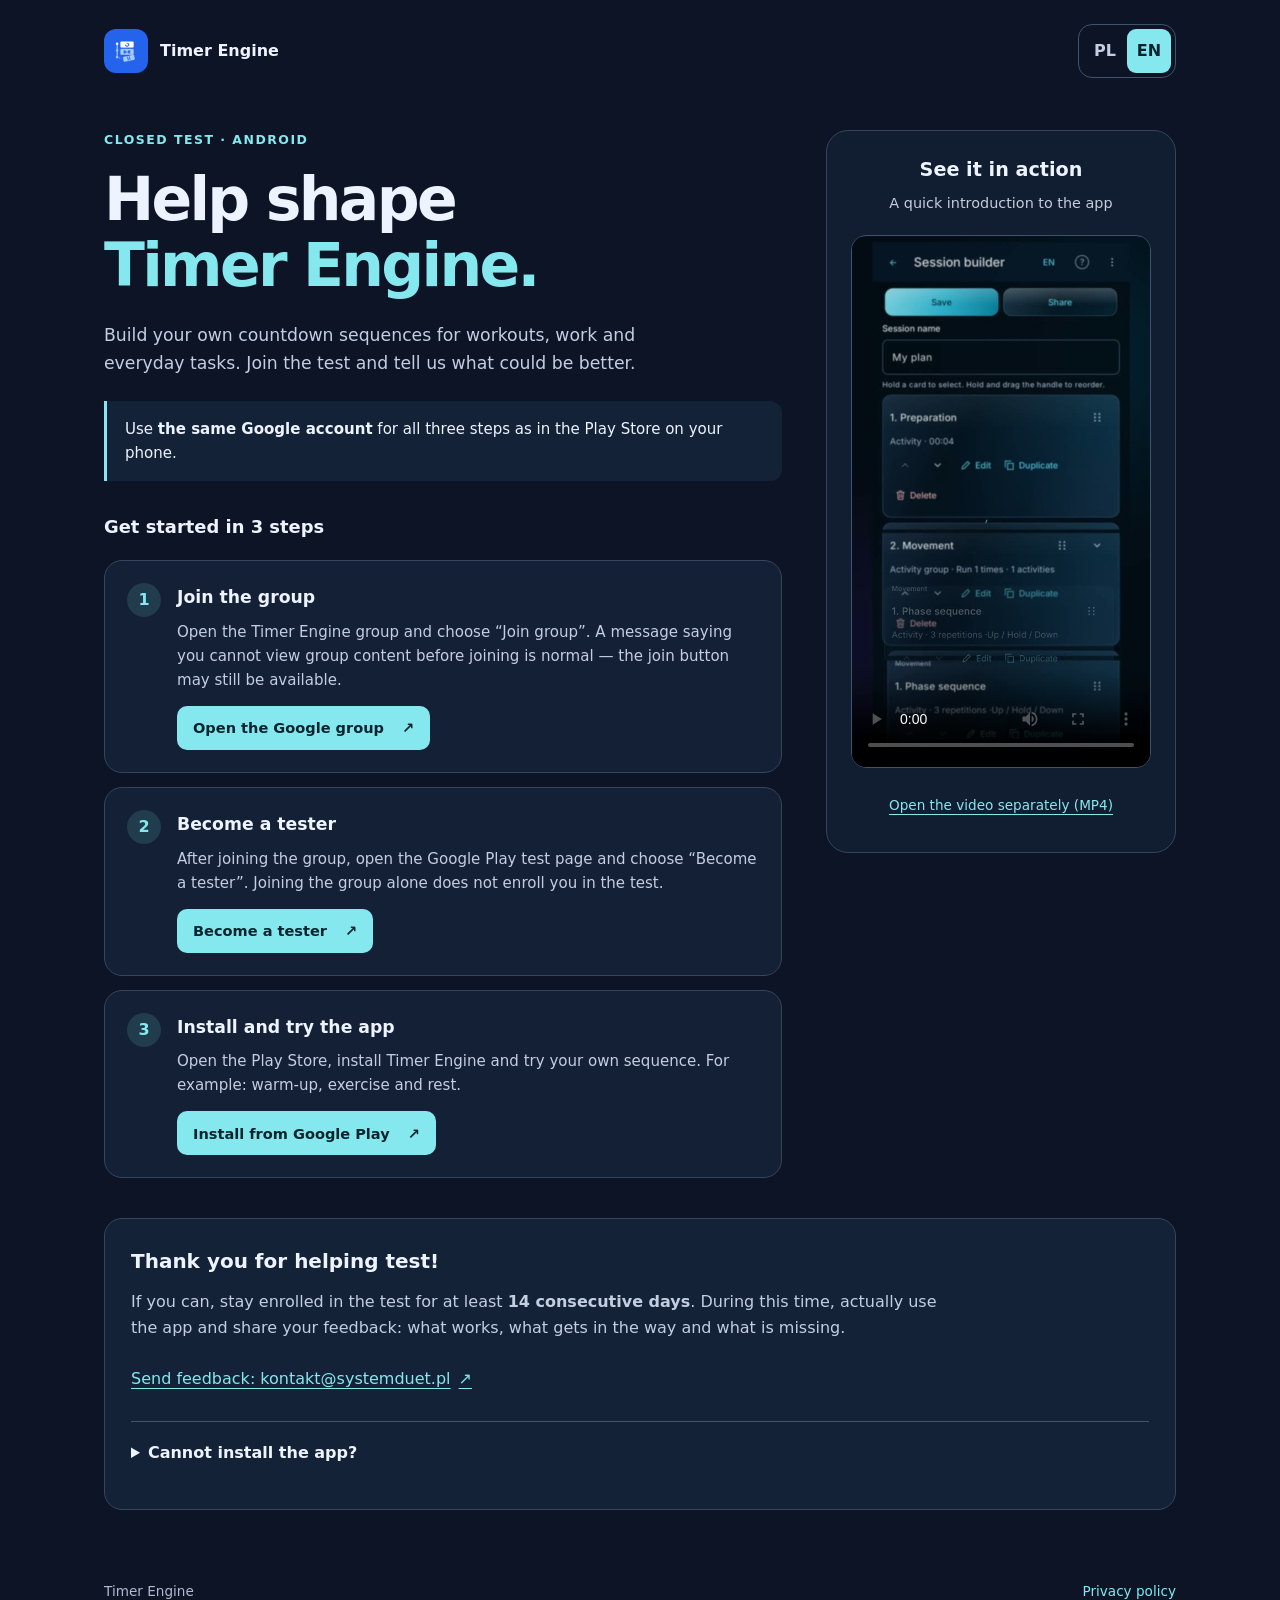
==== testers/index.html @ e2854a80 "Add bilingual Timer Engine tester onboarding page" ====
<!doctype html>
<html lang="pl">
	<head>
		<meta charset="utf-8">
		<meta name="viewport" content="width=device-width, initial-scale=1">
		<meta name="description" content="Dołącz do testów Timer Engine. Join the Timer Engine closed test.">
		<meta name="theme-color" content="#0c1426">
		<title>Dołącz do testów · Timer Engine</title>
		<link rel="icon" href="assets/icon.png">
		<link rel="stylesheet" href="style.css">
		<script src="script.js" defer></script>
	</head>
	<body>
		<header class="site-header">
			<a class="brand" href="../" aria-label="Timer Engine">
				<img src="assets/icon.png" width="44" height="44" alt="">
				<span>Timer Engine</span>
			</a>
			<nav class="language-picker" aria-label="Language / Język" hidden>
				<button type="button" data-select-language="pl" aria-pressed="true">PL</button>
				<button type="button" data-select-language="en" aria-pressed="false">EN</button>
			</nav>
		</header>
		<main>
			<div class="onboarding-layout">
				<div class="instructions">
					<section class="intro" data-language="pl" lang="pl">
						<p class="eyebrow">Testy zamknięte · Android</p>
						<h1>Pomóż rozwijać<br><span>Timer Engine.</span></h1>
						<p class="lead">Twórz własne sekwencje odliczania — do treningu, pracy i codziennych zadań. Dołącz do testów i daj znać, co warto poprawić.</p>
						<p class="account-note">We wszystkich trzech krokach użyj <strong>tego samego konta Google</strong> co w Sklepie Play na telefonie.</p>
					</section>
					<section class="intro" data-language="en" lang="en" hidden>
						<p class="eyebrow">Closed test · Android</p>
						<h1>Help shape<br><span>Timer Engine.</span></h1>
						<p class="lead">Build your own countdown sequences for workouts, work and everyday tasks. Join the test and tell us what could be better.</p>
						<p class="account-note">Use <strong>the same Google account</strong> for all three steps as in the Play Store on your phone.</p>
					</section>
					<section data-language="pl" lang="pl" aria-labelledby="steps-pl">
						<h2 id="steps-pl" class="section-title">Zacznij w 3 krokach</h2>
						<ol class="steps">
							<li><span class="step-number" aria-hidden="true">1</span><div><h3>Dołącz do grupy</h3><p>Otwórz grupę Timer Engine i wybierz „Dołącz do grupy”. Komunikat o braku dostępu do treści grupy przed dołączeniem jest normalny — przycisk dołączenia nadal może być dostępny.</p><a class="action" href="https://groups.google.com/g/timerengine">Otwórz grupę Google <span aria-hidden="true">↗</span></a></div></li>
							<li><span class="step-number" aria-hidden="true">2</span><div><h3>Zostań testerem</h3><p>Po dołączeniu do grupy otwórz stronę testów Google Play i wybierz „Zostań testerem”. Samo członkostwo w grupie nie zapisuje do testu.</p><a class="action" href="https://play.google.com/apps/testing/timer.engine">Zostań testerem <span aria-hidden="true">↗</span></a></div></li>
							<li><span class="step-number" aria-hidden="true">3</span><div><h3>Zainstaluj i sprawdź aplikację</h3><p>Otwórz Sklep Play, zainstaluj Timer Engine i wypróbuj własną sekwencję. Na przykład: rozgrzewka, ćwiczenie i przerwa.</p><a class="action" href="https://play.google.com/store/apps/details?id=timer.engine">Zainstaluj z Google Play <span aria-hidden="true">↗</span></a></div></li>
						</ol>
					</section>
					<section data-language="en" lang="en" aria-labelledby="steps-en" hidden>
						<h2 id="steps-en" class="section-title">Get started in 3 steps</h2>
						<ol class="steps">
							<li><span class="step-number" aria-hidden="true">1</span><div><h3>Join the group</h3><p>Open the Timer Engine group and choose “Join group”. A message saying you cannot view group content before joining is normal — the join button may still be available.</p><a class="action" href="https://groups.google.com/g/timerengine">Open the Google group <span aria-hidden="true">↗</span></a></div></li>
							<li><span class="step-number" aria-hidden="true">2</span><div><h3>Become a tester</h3><p>After joining the group, open the Google Play test page and choose “Become a tester”. Joining the group alone does not enroll you in the test.</p><a class="action" href="https://play.google.com/apps/testing/timer.engine">Become a tester <span aria-hidden="true">↗</span></a></div></li>
							<li><span class="step-number" aria-hidden="true">3</span><div><h3>Install and try the app</h3><p>Open the Play Store, install Timer Engine and try your own sequence. For example: warm-up, exercise and rest.</p><a class="action" href="https://play.google.com/store/apps/details?id=timer.engine">Install from Google Play <span aria-hidden="true">↗</span></a></div></li>
						</ol>
					</section>
				</div>
				<aside class="video-panel" aria-labelledby="video-title">
					<div class="video-heading">
						<h2 id="video-title"><span data-language="pl">Zobacz, jak to działa</span><span data-language="en" hidden>See it in action</span></h2>
						<p><span data-language="pl">Krótkie wprowadzenie do aplikacji</span><span data-language="en" hidden>A quick introduction to the app</span></p>
					</div>
					<video id="introduction-video" controls playsinline preload="none" poster="assets/poster-pl.jpg" aria-label="Wprowadzenie do Timer Engine">
						<source src="assets/introduction-pl.mp4" type="video/mp4">
						<a href="assets/introduction-pl.mp4">MP4 — Timer Engine</a>
					</video>
					<p class="video-download"><a id="video-download" href="assets/introduction-pl.mp4"><span data-language="pl">Otwórz film osobno (MP4)</span><span data-language="en" hidden>Open the video separately (MP4)</span></a></p>
				</aside>
			</div>
			<section class="support-panel" data-language="pl" lang="pl" aria-labelledby="support-pl">
				<h2 id="support-pl">Dziękuję za pomoc w testach!</h2>
				<p>Jeśli możesz, pozostań zapisany do testu przez co najmniej <strong>14 kolejnych dni</strong>. W tym czasie rzeczywiście korzystaj z aplikacji i podziel się uwagami — co działa, co przeszkadza i czego brakuje.</p>
				<a class="feedback-link" href="mailto:kontakt@systemduet.pl?subject=Timer%20Engine%20-%20testy">Prześlij uwagi: kontakt@systemduet.pl <span aria-hidden="true">↗</span></a>
				<details><summary>Nie możesz zainstalować aplikacji?</summary><div class="help-content"><p>Sprawdź członkostwo w grupie oraz konto Google na stronie testów i w Sklepie Play. Zapisanie do testu może zacząć działać dopiero po kilku godzinach.</p><p>Dostępność zależy też od kraju konta Google Play — test może być ograniczony do Polski. Jeśli korzystasz z testu wewnętrznego, możesz widzieć inną wersję; napisz do nas, aby sprawdzić dostęp do testu zamkniętego.</p></div></details>
			</section>
			<section class="support-panel" data-language="en" lang="en" aria-labelledby="support-en" hidden>
				<h2 id="support-en">Thank you for helping test!</h2>
				<p>If you can, stay enrolled in the test for at least <strong>14 consecutive days</strong>. During this time, actually use the app and share your feedback: what works, what gets in the way and what is missing.</p>
				<a class="feedback-link" href="mailto:kontakt@systemduet.pl?subject=Timer%20Engine%20-%20testing">Send feedback: kontakt@systemduet.pl <span aria-hidden="true">↗</span></a>
				<details><summary>Cannot install the app?</summary><div class="help-content"><p>Check your group membership and Google account on the test page and in the Play Store. Enrollment changes may take a few hours to become available.</p><p>Availability also depends on your Google Play account country — the test may be limited to Poland. If you are in the internal test, you may see a different version; contact us to check access to the closed test.</p></div></details>
			</section>
		</main>
		<footer><span>Timer Engine</span><a href="https://gar2d2.github.io/customizable-timer-privacy/"><span data-language="pl">Polityka prywatności</span><span data-language="en" hidden>Privacy policy</span></a></footer>
	</body>
</html>
---- testers/style.css ----
:root {
	color-scheme: dark;
	font-family: system-ui, -apple-system, BlinkMacSystemFont, 'Segoe UI', sans-serif;
	color: #edf3ff;
	background: #0c1426;
	line-height: 1.6;
}

* { box-sizing: border-box; }
[hidden] { display: none !important; }
body { margin: 0; }
a { color: #85e8ef; text-underline-offset: 4px; }
button, a, summary { -webkit-tap-highlight-color: transparent; }
a:focus-visible, button:focus-visible, summary:focus-visible, video:focus-visible {
	outline: 3px solid #fbdb85;
	outline-offset: 5px;
}
.site-header, main, footer { max-width: 1120px; margin: 0 auto; padding-inline: 24px; }
.site-header { display: flex; align-items: center; justify-content: space-between; gap: 16px; padding-block: 24px; }
.brand { display: inline-flex; align-items: center; gap: 12px; color: #edf3ff; font-weight: 750; text-decoration: none; }
.brand img { border-radius: 12px; }
.language-picker { display: flex; padding: 4px; border: 1px solid #40536d; border-radius: 14px; }
.language-picker button { min-width: 44px; min-height: 44px; padding: 8px; border: 0; border-radius: 9px; font: inherit; font-weight: 700; color: #c3cee0; background: transparent; cursor: pointer; }
.language-picker button[aria-pressed='true'] { color: #08252f; background: #85e8ef; }
main { padding-block: 28px 40px; }
.onboarding-layout { display: grid; gap: 36px; align-items: start; }
.eyebrow { margin: 0 0 16px; color: #85e8ef; font-size: .78rem; font-weight: 800; letter-spacing: .12em; text-transform: uppercase; }
h1 { margin: 0 0 24px; font-size: clamp(2.2rem, 5vw, 3.75rem); line-height: 1.1; letter-spacing: -.045em; }
h1 span { color: #85e8ef; }
.lead { margin: 0 0 24px; color: #c3cee0; font-size: 1.08rem; max-width: 590px; }
.account-note { margin: 0 0 32px; padding: 16px 18px; border-left: 3px solid #85e8ef; background: #142238; border-radius: 0 12px 12px 0; font-size: .94rem; }
.section-title { margin: 0 0 18px; font-size: 1.12rem; }
.steps { margin: 0; padding: 0; list-style: none; display: grid; gap: 14px; }
.steps li { display: flex; align-items: flex-start; gap: 16px; padding: 22px; border: 1px solid #34465f; border-radius: 18px; background: #142035; }
.step-number { flex-shrink: 0; display: grid; place-items: center; width: 34px; height: 34px; color: #85e8ef; background: #203c4d; border-radius: 50%; font-weight: 800; }
h3 { margin: 1px 0 8px; font-size: 1.08rem; }
.steps p { margin: 0 0 14px; color: #c3cee0; font-size: .94rem; }
.action { display: inline-flex; align-items: center; justify-content: space-between; gap: 18px; min-height: 44px; padding: 10px 16px; background: #85e8ef; color: #08252f; text-decoration: none; border-radius: 10px; font-weight: 750; font-size: .91rem; }
.action:hover { background: #b1f3f6; }
.video-panel { text-align: center; background: #111d30; padding: 24px; border: 1px solid #34465f; border-radius: 22px; }
.video-heading h2 { margin: 0 0 6px; font-size: 1.2rem; }
.video-heading p { margin: 0 0 20px; color: #c3cee0; font-size: .9rem; }
video { display: block; width: 100%; max-width: 300px; aspect-ratio: 9 / 16; margin: 0 auto; border: 1px solid #40536d; border-radius: 15px; background: #07101e; object-fit: contain; }
.video-download { margin: 16px 0 0; font-size: .85rem; }
.video-download a { display: inline-flex; align-items: center; min-height: 44px; }
.support-panel { margin-top: 40px; padding: 26px; background: #142238; border: 1px solid #34465f; border-radius: 18px; }
.support-panel h2 { margin: 0 0 12px; font-size: 1.25rem; }
.support-panel > p { margin: 0 0 16px; max-width: 830px; color: #c3cee0; }
.feedback-link { display: inline-flex; align-items: center; gap: 8px; min-height: 44px; overflow-wrap: anywhere; }
details { margin-top: 20px; border-top: 1px solid #40536d; }
summary { padding-block: 18px; cursor: pointer; font-weight: 650; min-height: 44px; }
.help-content { max-width: 830px; color: #c3cee0; }
.help-content p { margin: 0 0 16px; }
footer { display: flex; flex-wrap: wrap; justify-content: space-between; gap: 12px; padding-block: 20px 32px; color: #aebbd0; font-size: .85rem; }
footer a { display: inline-flex; align-items: center; min-height: 44px; }
footer > span { display: inline-flex; align-items: center; min-height: 44px; }

@media (min-width: 880px) {
	.onboarding-layout { grid-template-columns: minmax(0, 1fr) 350px; gap: 44px; }
	.video-panel { position: sticky; top: 24px; }
}

@media (max-width: 430px) {
	.site-header, main, footer { padding-inline: 18px; }
	.brand { gap: 8px; font-size: .95rem; }
	.brand img { width: 36px; height: 36px; }
	.steps li { padding: 18px 14px; gap: 12px; }
	.action { width: 100%; }
	.support-panel { padding: 20px; }
}

@media (prefers-reduced-motion: reduce) {
	*, *::before, *::after { scroll-behavior: auto !important; }
}
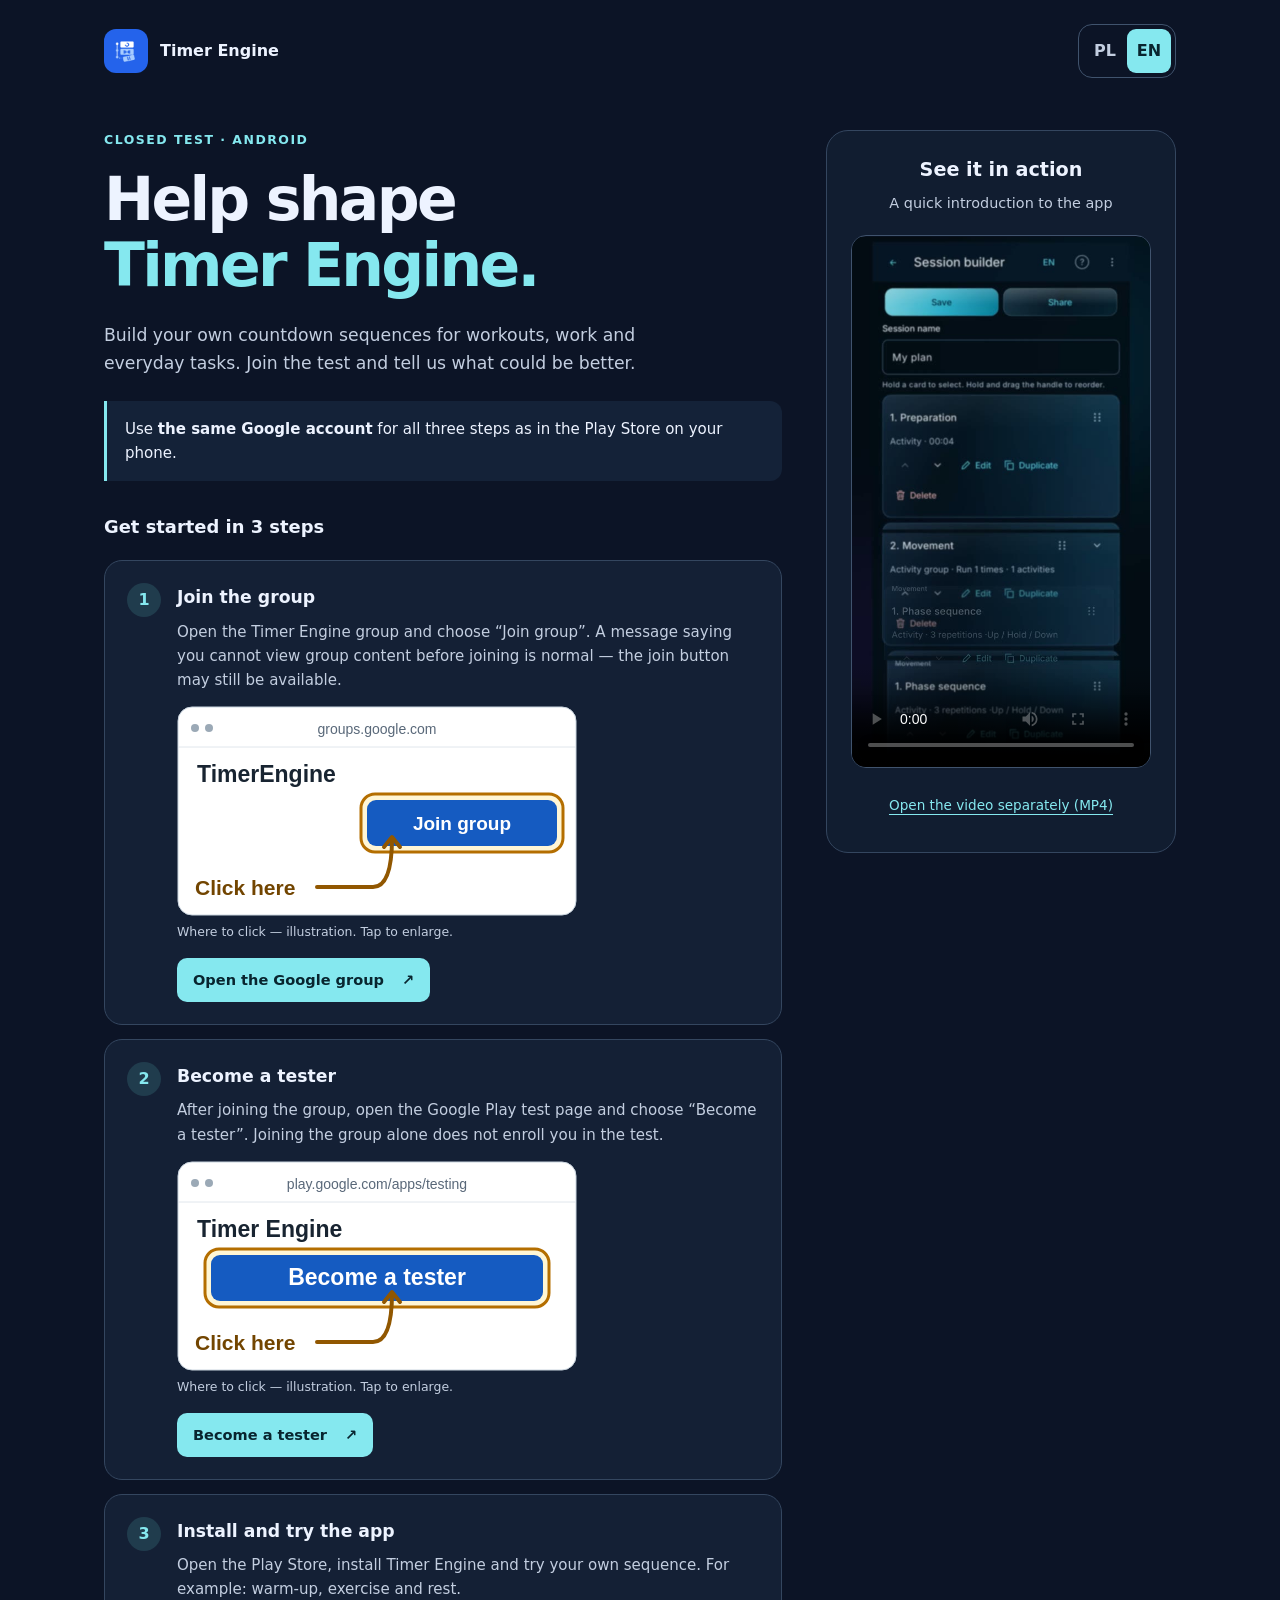
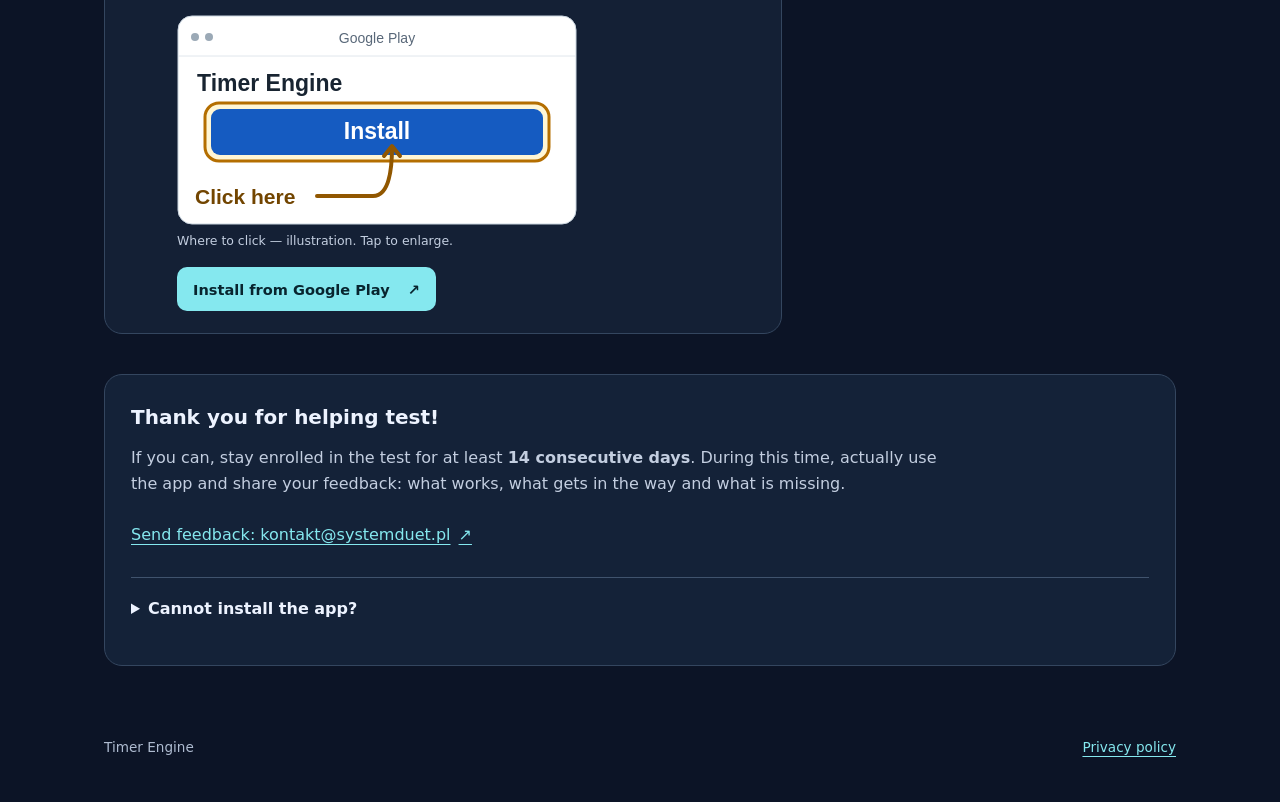
==== commit 0a37df4b: "Add illustrated click guides for tester enrollment" ====
--- a/testers/index.html
+++ b/testers/index.html
@@ -39,17 +39,17 @@
 					<section data-language="pl" lang="pl" aria-labelledby="steps-pl">
 						<h2 id="steps-pl" class="section-title">Zacznij w 3 krokach</h2>
 						<ol class="steps">
-							<li><span class="step-number" aria-hidden="true">1</span><div><h3>Dołącz do grupy</h3><p>Otwórz grupę Timer Engine i wybierz „Dołącz do grupy”. Komunikat o braku dostępu do treści grupy przed dołączeniem jest normalny — przycisk dołączenia nadal może być dostępny.</p><a class="action" href="https://groups.google.com/g/timerengine">Otwórz grupę Google <span aria-hidden="true">↗</span></a></div></li>
-							<li><span class="step-number" aria-hidden="true">2</span><div><h3>Zostań testerem</h3><p>Po dołączeniu do grupy otwórz stronę testów Google Play i wybierz „Zostań testerem”. Samo członkostwo w grupie nie zapisuje do testu.</p><a class="action" href="https://play.google.com/apps/testing/timer.engine">Zostań testerem <span aria-hidden="true">↗</span></a></div></li>
-							<li><span class="step-number" aria-hidden="true">3</span><div><h3>Zainstaluj i sprawdź aplikację</h3><p>Otwórz Sklep Play, zainstaluj Timer Engine i wypróbuj własną sekwencję. Na przykład: rozgrzewka, ćwiczenie i przerwa.</p><a class="action" href="https://play.google.com/store/apps/details?id=timer.engine">Zainstaluj z Google Play <span aria-hidden="true">↗</span></a></div></li>
+							<li><span class="step-number" aria-hidden="true">1</span><div><h3>Dołącz do grupy</h3><p>Otwórz grupę Timer Engine i wybierz „Dołącz do grupy”. Komunikat o braku dostępu do treści grupy przed dołączeniem jest normalny — przycisk dołączenia nadal może być dostępny.</p><figure class="click-guide"><a href="assets/click-group-pl.svg" target="_blank" rel="noopener"><img src="assets/click-group-pl.svg" width="400" height="210" alt="Dołącz do grupy — Gdzie kliknąć — schemat. Dotknij, aby powiększyć." loading="lazy"></a><figcaption>Gdzie kliknąć — schemat. Dotknij, aby powiększyć.</figcaption></figure><a class="action" href="https://groups.google.com/g/timerengine">Otwórz grupę Google <span aria-hidden="true">↗</span></a></div></li>
+							<li><span class="step-number" aria-hidden="true">2</span><div><h3>Zostań testerem</h3><p>Po dołączeniu do grupy otwórz stronę testów Google Play i wybierz „Zostań testerem”. Samo członkostwo w grupie nie zapisuje do testu.</p><figure class="click-guide"><a href="assets/click-test-pl.svg" target="_blank" rel="noopener"><img src="assets/click-test-pl.svg" width="400" height="210" alt="Zostań testerem — Gdzie kliknąć — schemat. Dotknij, aby powiększyć." loading="lazy"></a><figcaption>Gdzie kliknąć — schemat. Dotknij, aby powiększyć.</figcaption></figure><a class="action" href="https://play.google.com/apps/testing/timer.engine">Zostań testerem <span aria-hidden="true">↗</span></a></div></li>
+							<li><span class="step-number" aria-hidden="true">3</span><div><h3>Zainstaluj i sprawdź aplikację</h3><p>Otwórz Sklep Play, zainstaluj Timer Engine i wypróbuj własną sekwencję. Na przykład: rozgrzewka, ćwiczenie i przerwa.</p><figure class="click-guide"><a href="assets/click-install-pl.svg" target="_blank" rel="noopener"><img src="assets/click-install-pl.svg" width="400" height="210" alt="Zainstaluj — Gdzie kliknąć — schemat. Dotknij, aby powiększyć." loading="lazy"></a><figcaption>Gdzie kliknąć — schemat. Dotknij, aby powiększyć.</figcaption></figure><a class="action" href="https://play.google.com/store/apps/details?id=timer.engine">Zainstaluj z Google Play <span aria-hidden="true">↗</span></a></div></li>
 						</ol>
 					</section>
 					<section data-language="en" lang="en" aria-labelledby="steps-en" hidden>
 						<h2 id="steps-en" class="section-title">Get started in 3 steps</h2>
 						<ol class="steps">
-							<li><span class="step-number" aria-hidden="true">1</span><div><h3>Join the group</h3><p>Open the Timer Engine group and choose “Join group”. A message saying you cannot view group content before joining is normal — the join button may still be available.</p><a class="action" href="https://groups.google.com/g/timerengine">Open the Google group <span aria-hidden="true">↗</span></a></div></li>
-							<li><span class="step-number" aria-hidden="true">2</span><div><h3>Become a tester</h3><p>After joining the group, open the Google Play test page and choose “Become a tester”. Joining the group alone does not enroll you in the test.</p><a class="action" href="https://play.google.com/apps/testing/timer.engine">Become a tester <span aria-hidden="true">↗</span></a></div></li>
-							<li><span class="step-number" aria-hidden="true">3</span><div><h3>Install and try the app</h3><p>Open the Play Store, install Timer Engine and try your own sequence. For example: warm-up, exercise and rest.</p><a class="action" href="https://play.google.com/store/apps/details?id=timer.engine">Install from Google Play <span aria-hidden="true">↗</span></a></div></li>
+							<li><span class="step-number" aria-hidden="true">1</span><div><h3>Join the group</h3><p>Open the Timer Engine group and choose “Join group”. A message saying you cannot view group content before joining is normal — the join button may still be available.</p><figure class="click-guide"><a href="assets/click-group-en.svg" target="_blank" rel="noopener"><img src="assets/click-group-en.svg" width="400" height="210" alt="Join group — Where to click — illustration. Tap to enlarge." loading="lazy"></a><figcaption>Where to click — illustration. Tap to enlarge.</figcaption></figure><a class="action" href="https://groups.google.com/g/timerengine">Open the Google group <span aria-hidden="true">↗</span></a></div></li>
+							<li><span class="step-number" aria-hidden="true">2</span><div><h3>Become a tester</h3><p>After joining the group, open the Google Play test page and choose “Become a tester”. Joining the group alone does not enroll you in the test.</p><figure class="click-guide"><a href="assets/click-test-en.svg" target="_blank" rel="noopener"><img src="assets/click-test-en.svg" width="400" height="210" alt="Become a tester — Where to click — illustration. Tap to enlarge." loading="lazy"></a><figcaption>Where to click — illustration. Tap to enlarge.</figcaption></figure><a class="action" href="https://play.google.com/apps/testing/timer.engine">Become a tester <span aria-hidden="true">↗</span></a></div></li>
+							<li><span class="step-number" aria-hidden="true">3</span><div><h3>Install and try the app</h3><p>Open the Play Store, install Timer Engine and try your own sequence. For example: warm-up, exercise and rest.</p><figure class="click-guide"><a href="assets/click-install-en.svg" target="_blank" rel="noopener"><img src="assets/click-install-en.svg" width="400" height="210" alt="Install — Where to click — illustration. Tap to enlarge." loading="lazy"></a><figcaption>Where to click — illustration. Tap to enlarge.</figcaption></figure><a class="action" href="https://play.google.com/store/apps/details?id=timer.engine">Install from Google Play <span aria-hidden="true">↗</span></a></div></li>
 						</ol>
 					</section>
 				</div>
--- a/testers/style.css
+++ b/testers/style.css
@@ -72,3 +72,9 @@
 @media (prefers-reduced-motion: reduce) {
 	*, *::before, *::after { scroll-behavior: auto !important; }
 }
+
+.steps li > div { min-width: 0; flex: 1; }
+.click-guide { margin: 0 0 16px; max-width: 400px; }
+.click-guide a { display: block; border-radius: 14px; }
+.click-guide img { display: block; width: 100%; height: auto; border-radius: 14px; }
+.click-guide figcaption { margin-top: 6px; color: #c3cee0; font-size: .78rem; }
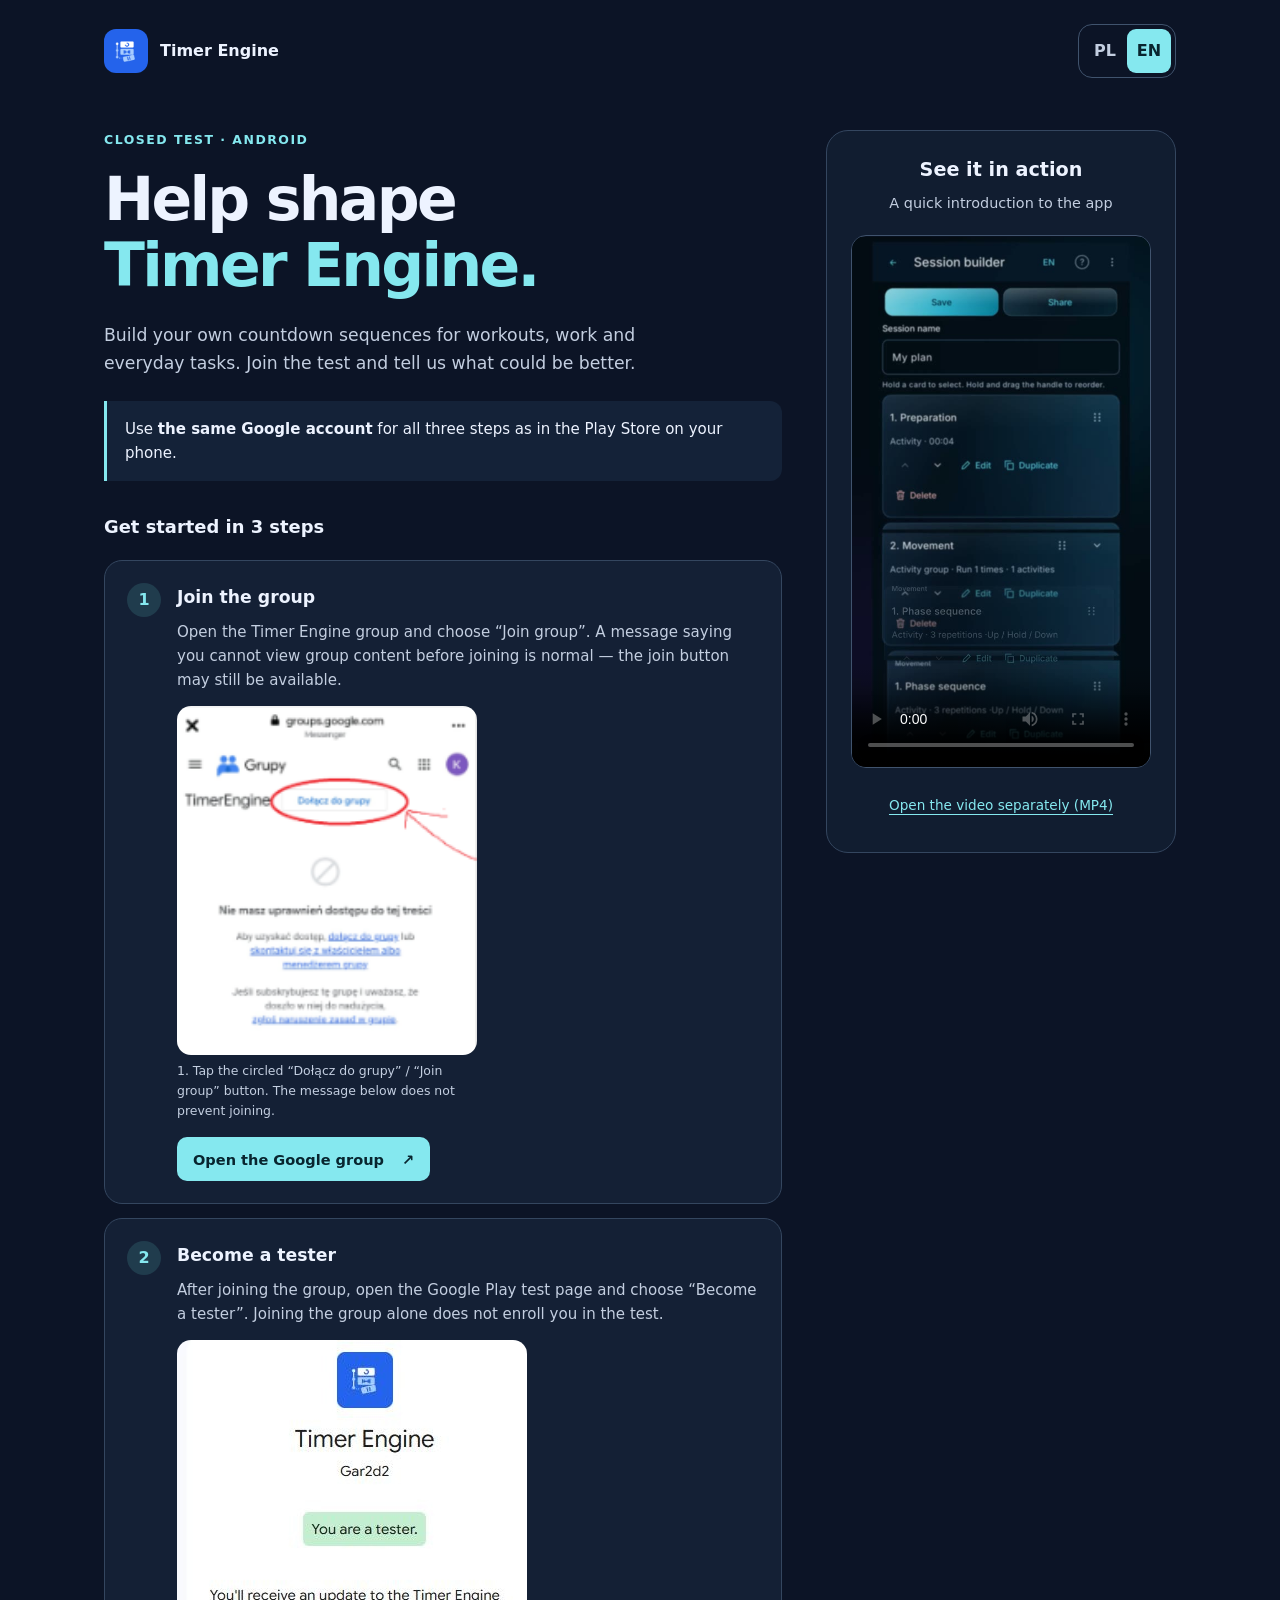
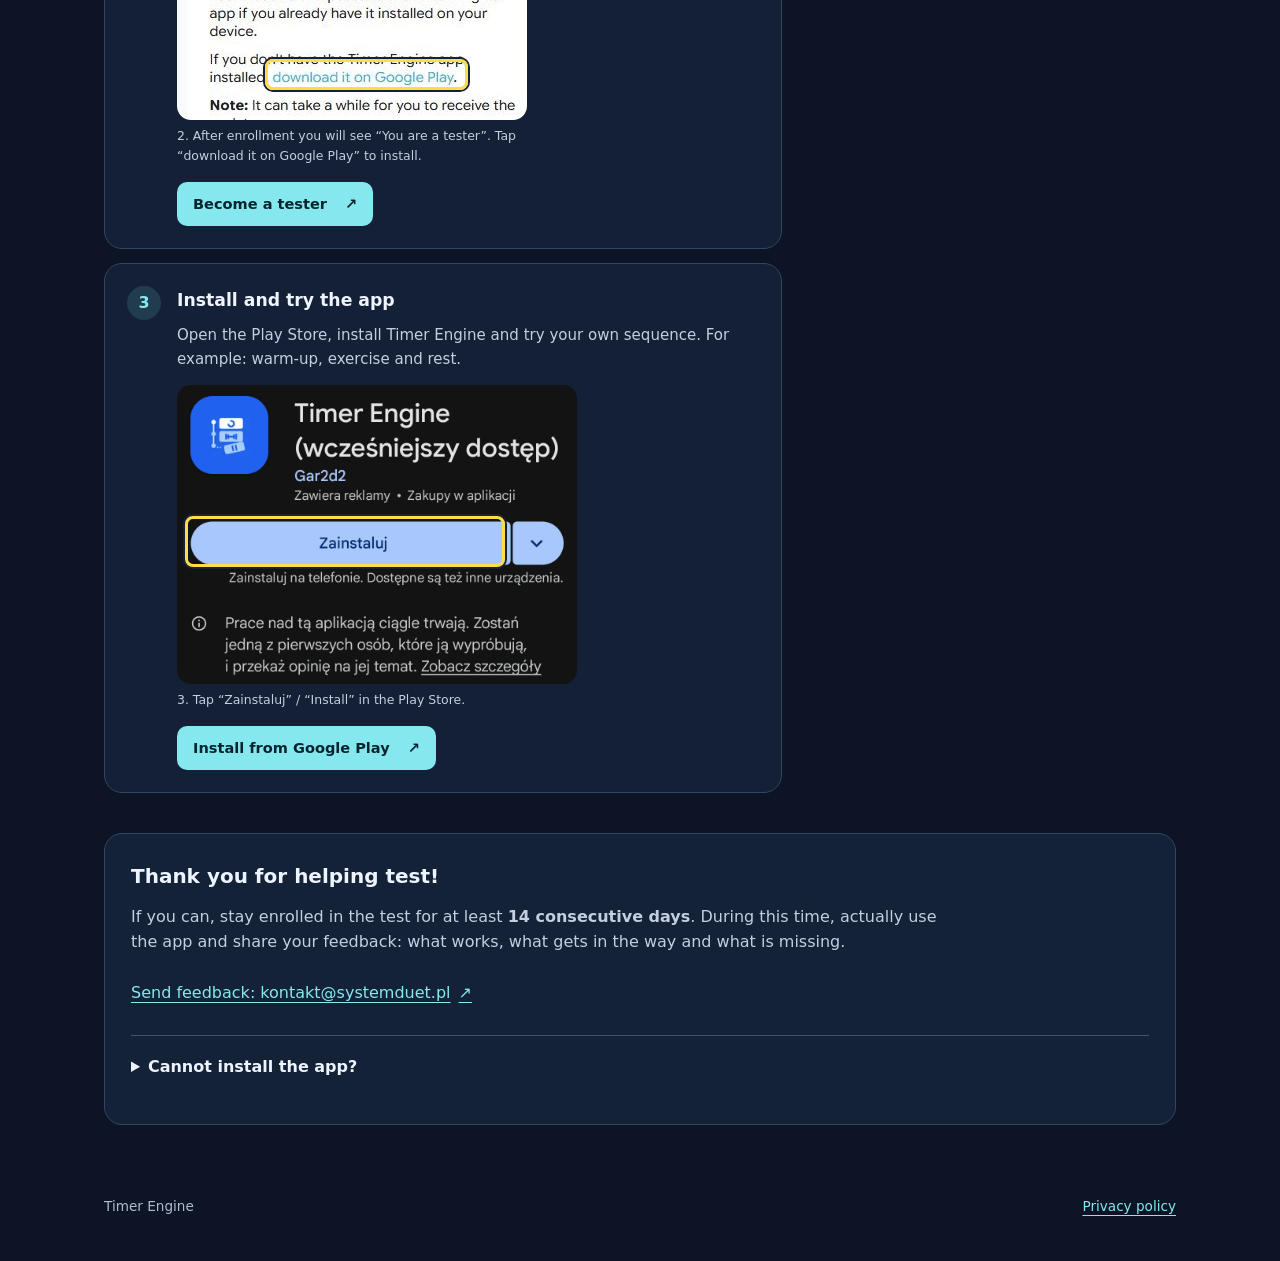
==== commit 02e0c520: "Replace tester enrollment illustrations with real screenshots" ====
--- a/testers/index.html
+++ b/testers/index.html
@@ -39,17 +39,17 @@
 					<section data-language="pl" lang="pl" aria-labelledby="steps-pl">
 						<h2 id="steps-pl" class="section-title">Zacznij w 3 krokach</h2>
 						<ol class="steps">
-							<li><span class="step-number" aria-hidden="true">1</span><div><h3>Dołącz do grupy</h3><p>Otwórz grupę Timer Engine i wybierz „Dołącz do grupy”. Komunikat o braku dostępu do treści grupy przed dołączeniem jest normalny — przycisk dołączenia nadal może być dostępny.</p><figure class="click-guide"><a href="assets/click-group-pl.svg" target="_blank" rel="noopener"><img src="assets/click-group-pl.svg" width="400" height="210" alt="Dołącz do grupy — Gdzie kliknąć — schemat. Dotknij, aby powiększyć." loading="lazy"></a><figcaption>Gdzie kliknąć — schemat. Dotknij, aby powiększyć.</figcaption></figure><a class="action" href="https://groups.google.com/g/timerengine">Otwórz grupę Google <span aria-hidden="true">↗</span></a></div></li>
-							<li><span class="step-number" aria-hidden="true">2</span><div><h3>Zostań testerem</h3><p>Po dołączeniu do grupy otwórz stronę testów Google Play i wybierz „Zostań testerem”. Samo członkostwo w grupie nie zapisuje do testu.</p><figure class="click-guide"><a href="assets/click-test-pl.svg" target="_blank" rel="noopener"><img src="assets/click-test-pl.svg" width="400" height="210" alt="Zostań testerem — Gdzie kliknąć — schemat. Dotknij, aby powiększyć." loading="lazy"></a><figcaption>Gdzie kliknąć — schemat. Dotknij, aby powiększyć.</figcaption></figure><a class="action" href="https://play.google.com/apps/testing/timer.engine">Zostań testerem <span aria-hidden="true">↗</span></a></div></li>
-							<li><span class="step-number" aria-hidden="true">3</span><div><h3>Zainstaluj i sprawdź aplikację</h3><p>Otwórz Sklep Play, zainstaluj Timer Engine i wypróbuj własną sekwencję. Na przykład: rozgrzewka, ćwiczenie i przerwa.</p><figure class="click-guide"><a href="assets/click-install-pl.svg" target="_blank" rel="noopener"><img src="assets/click-install-pl.svg" width="400" height="210" alt="Zainstaluj — Gdzie kliknąć — schemat. Dotknij, aby powiększyć." loading="lazy"></a><figcaption>Gdzie kliknąć — schemat. Dotknij, aby powiększyć.</figcaption></figure><a class="action" href="https://play.google.com/store/apps/details?id=timer.engine">Zainstaluj z Google Play <span aria-hidden="true">↗</span></a></div></li>
+							<li><span class="step-number" aria-hidden="true">1</span><div><h3>Dołącz do grupy</h3><p>Otwórz grupę Timer Engine i wybierz „Dołącz do grupy”. Komunikat o braku dostępu do treści grupy przed dołączeniem jest normalny — przycisk dołączenia nadal może być dostępny.</p><figure class="click-guide real-guide real-guide-1"><a class="screenshot-frame" href="assets/real-google-group.png" target="_blank" rel="noopener"><img src="assets/real-google-group.png" width="182" height="212" alt="1. Kliknij „Dołącz do grupy” w zaznaczonym miejscu. Komunikat poniżej nie blokuje dołączenia." loading="lazy"></a><figcaption>1. Kliknij „Dołącz do grupy” w zaznaczonym miejscu. Komunikat poniżej nie blokuje dołączenia.</figcaption></figure><a class="action" href="https://groups.google.com/g/timerengine">Otwórz grupę Google <span aria-hidden="true">↗</span></a></div></li>
+							<li><span class="step-number" aria-hidden="true">2</span><div><h3>Zostań testerem</h3><p>Po dołączeniu do grupy otwórz stronę testów Google Play i wybierz „Zostań testerem”. Samo członkostwo w grupie nie zapisuje do testu.</p><figure class="click-guide real-guide real-guide-2"><a class="screenshot-frame" href="assets/real-play-enrollment.jpg" target="_blank" rel="noopener"><img src="assets/real-play-enrollment.jpg" width="350" height="380" alt="2. Po zapisie zobaczysz „You are a tester” („Jesteś testerem”). Link „download it on Google Play” prowadzi do instalacji." loading="lazy"><span class="screenshot-target" aria-hidden="true"></span></a><figcaption>2. Po zapisie zobaczysz „You are a tester” („Jesteś testerem”). Link „download it on Google Play” prowadzi do instalacji.</figcaption></figure><a class="action" href="https://play.google.com/apps/testing/timer.engine">Zostań testerem <span aria-hidden="true">↗</span></a></div></li>
+							<li><span class="step-number" aria-hidden="true">3</span><div><h3>Zainstaluj i sprawdź aplikację</h3><p>Otwórz Sklep Play, zainstaluj Timer Engine i wypróbuj własną sekwencję. Na przykład: rozgrzewka, ćwiczenie i przerwa.</p><figure class="click-guide real-guide real-guide-3"><a class="screenshot-frame" href="assets/real-play-install.png" target="_blank" rel="noopener"><img src="assets/real-play-install.png" width="1016" height="760" alt="3. W Sklepie Play kliknij „Zainstaluj”." loading="lazy"><span class="screenshot-target" aria-hidden="true"></span></a><figcaption>3. W Sklepie Play kliknij „Zainstaluj”.</figcaption></figure><a class="action" href="https://play.google.com/store/apps/details?id=timer.engine">Zainstaluj z Google Play <span aria-hidden="true">↗</span></a></div></li>
 						</ol>
 					</section>
 					<section data-language="en" lang="en" aria-labelledby="steps-en" hidden>
 						<h2 id="steps-en" class="section-title">Get started in 3 steps</h2>
 						<ol class="steps">
-							<li><span class="step-number" aria-hidden="true">1</span><div><h3>Join the group</h3><p>Open the Timer Engine group and choose “Join group”. A message saying you cannot view group content before joining is normal — the join button may still be available.</p><figure class="click-guide"><a href="assets/click-group-en.svg" target="_blank" rel="noopener"><img src="assets/click-group-en.svg" width="400" height="210" alt="Join group — Where to click — illustration. Tap to enlarge." loading="lazy"></a><figcaption>Where to click — illustration. Tap to enlarge.</figcaption></figure><a class="action" href="https://groups.google.com/g/timerengine">Open the Google group <span aria-hidden="true">↗</span></a></div></li>
-							<li><span class="step-number" aria-hidden="true">2</span><div><h3>Become a tester</h3><p>After joining the group, open the Google Play test page and choose “Become a tester”. Joining the group alone does not enroll you in the test.</p><figure class="click-guide"><a href="assets/click-test-en.svg" target="_blank" rel="noopener"><img src="assets/click-test-en.svg" width="400" height="210" alt="Become a tester — Where to click — illustration. Tap to enlarge." loading="lazy"></a><figcaption>Where to click — illustration. Tap to enlarge.</figcaption></figure><a class="action" href="https://play.google.com/apps/testing/timer.engine">Become a tester <span aria-hidden="true">↗</span></a></div></li>
-							<li><span class="step-number" aria-hidden="true">3</span><div><h3>Install and try the app</h3><p>Open the Play Store, install Timer Engine and try your own sequence. For example: warm-up, exercise and rest.</p><figure class="click-guide"><a href="assets/click-install-en.svg" target="_blank" rel="noopener"><img src="assets/click-install-en.svg" width="400" height="210" alt="Install — Where to click — illustration. Tap to enlarge." loading="lazy"></a><figcaption>Where to click — illustration. Tap to enlarge.</figcaption></figure><a class="action" href="https://play.google.com/store/apps/details?id=timer.engine">Install from Google Play <span aria-hidden="true">↗</span></a></div></li>
+							<li><span class="step-number" aria-hidden="true">1</span><div><h3>Join the group</h3><p>Open the Timer Engine group and choose “Join group”. A message saying you cannot view group content before joining is normal — the join button may still be available.</p><figure class="click-guide real-guide real-guide-1"><a class="screenshot-frame" href="assets/real-google-group.png" target="_blank" rel="noopener"><img src="assets/real-google-group.png" width="182" height="212" alt="1. Tap the circled “Dołącz do grupy” / “Join group” button. The message below does not prevent joining." loading="lazy"></a><figcaption>1. Tap the circled “Dołącz do grupy” / “Join group” button. The message below does not prevent joining.</figcaption></figure><a class="action" href="https://groups.google.com/g/timerengine">Open the Google group <span aria-hidden="true">↗</span></a></div></li>
+							<li><span class="step-number" aria-hidden="true">2</span><div><h3>Become a tester</h3><p>After joining the group, open the Google Play test page and choose “Become a tester”. Joining the group alone does not enroll you in the test.</p><figure class="click-guide real-guide real-guide-2"><a class="screenshot-frame" href="assets/real-play-enrollment.jpg" target="_blank" rel="noopener"><img src="assets/real-play-enrollment.jpg" width="350" height="380" alt="2. After enrollment you will see “You are a tester”. Tap “download it on Google Play” to install." loading="lazy"><span class="screenshot-target" aria-hidden="true"></span></a><figcaption>2. After enrollment you will see “You are a tester”. Tap “download it on Google Play” to install.</figcaption></figure><a class="action" href="https://play.google.com/apps/testing/timer.engine">Become a tester <span aria-hidden="true">↗</span></a></div></li>
+							<li><span class="step-number" aria-hidden="true">3</span><div><h3>Install and try the app</h3><p>Open the Play Store, install Timer Engine and try your own sequence. For example: warm-up, exercise and rest.</p><figure class="click-guide real-guide real-guide-3"><a class="screenshot-frame" href="assets/real-play-install.png" target="_blank" rel="noopener"><img src="assets/real-play-install.png" width="1016" height="760" alt="3. Tap “Zainstaluj” / “Install” in the Play Store." loading="lazy"><span class="screenshot-target" aria-hidden="true"></span></a><figcaption>3. Tap “Zainstaluj” / “Install” in the Play Store.</figcaption></figure><a class="action" href="https://play.google.com/store/apps/details?id=timer.engine">Install from Google Play <span aria-hidden="true">↗</span></a></div></li>
 						</ol>
 					</section>
 				</div>
--- a/testers/style.css
+++ b/testers/style.css
@@ -78,3 +78,12 @@
 .click-guide a { display: block; border-radius: 14px; }
 .click-guide img { display: block; width: 100%; height: auto; border-radius: 14px; }
 .click-guide figcaption { margin-top: 6px; color: #c3cee0; font-size: .78rem; }
+
+.onboarding-layout > * { min-width: 0; }
+
+.real-guide-1 { max-width: 300px; }
+.real-guide-2 { max-width: 350px; }
+.screenshot-frame { position: relative; }
+.screenshot-target { position: absolute; border: 3px solid #ffdc48; border-radius: 8px; box-shadow: 0 0 0 2px #172238; pointer-events: none; }
+.real-guide-2 .screenshot-target { left: 25%; top: 84%; width: 58%; height: 8%; }
+.real-guide-3 .screenshot-target { left: 2%; top: 44%; width: 80%; height: 17%; }
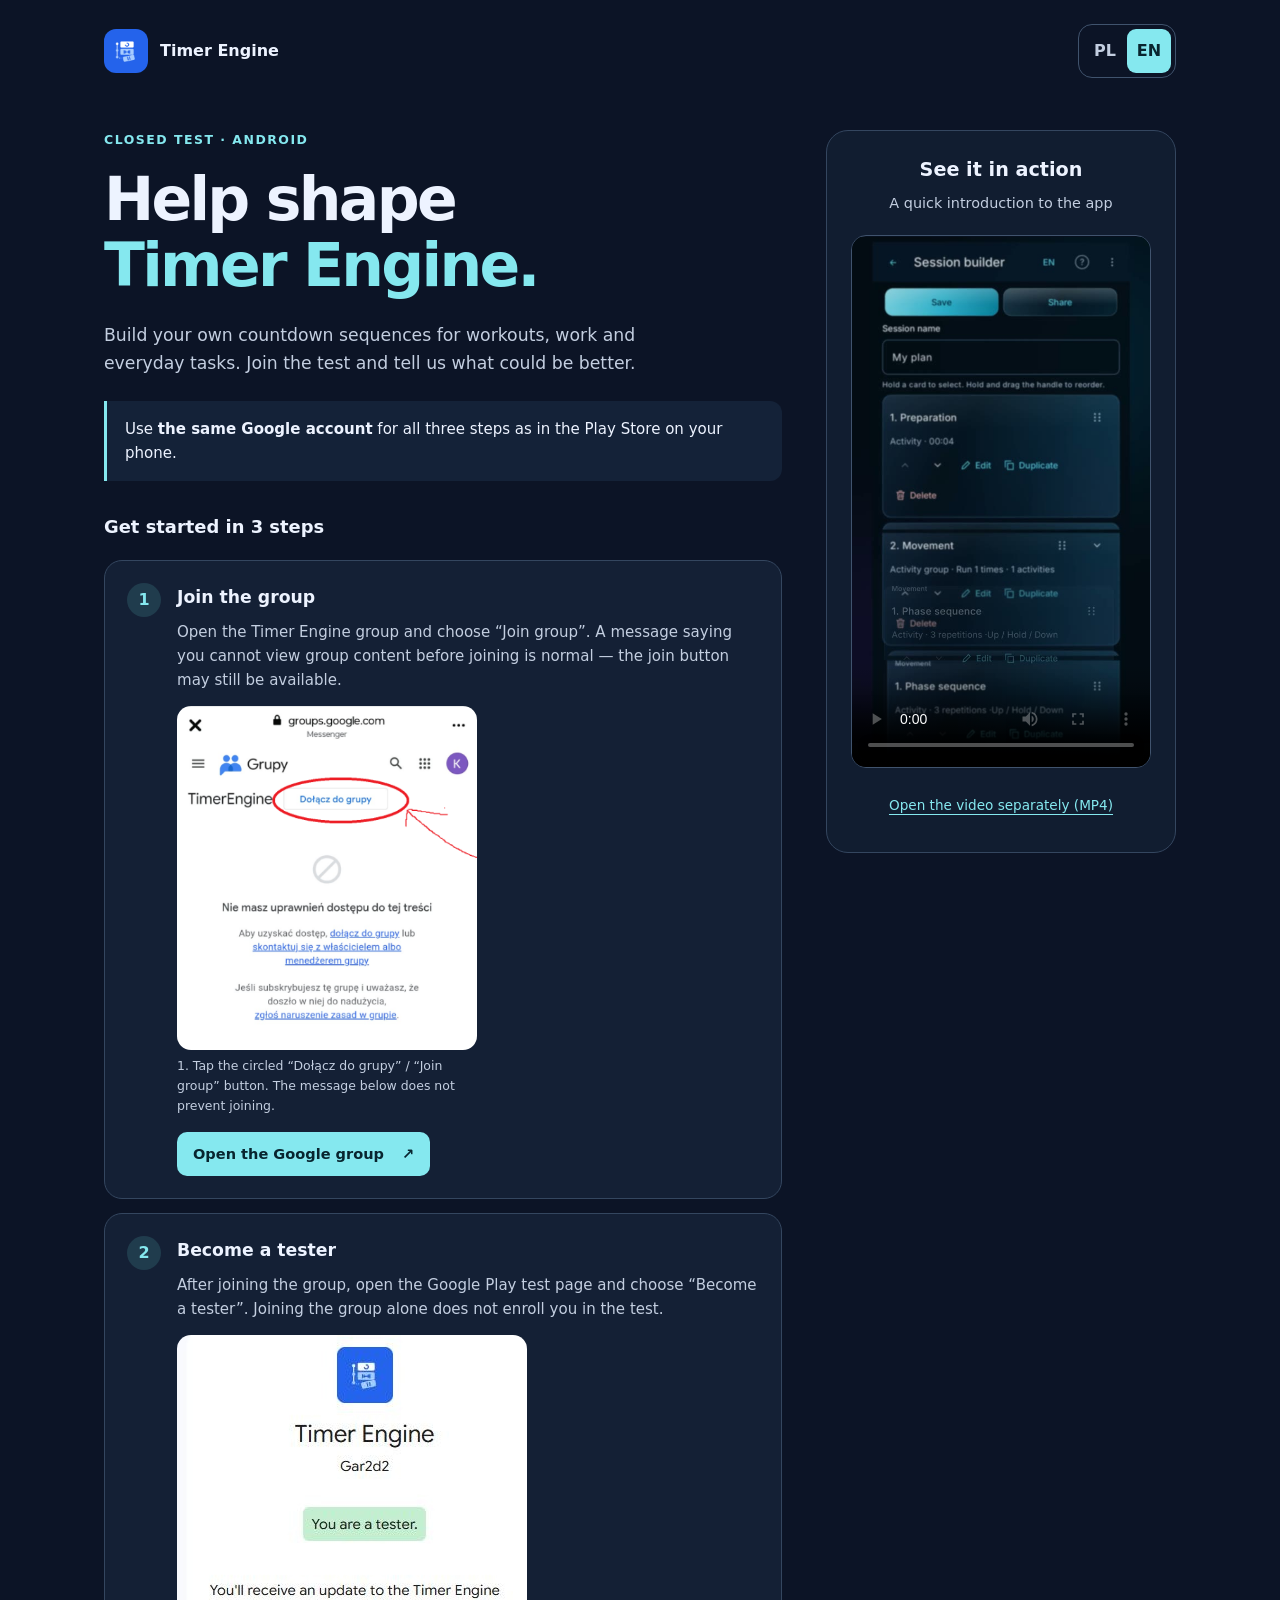
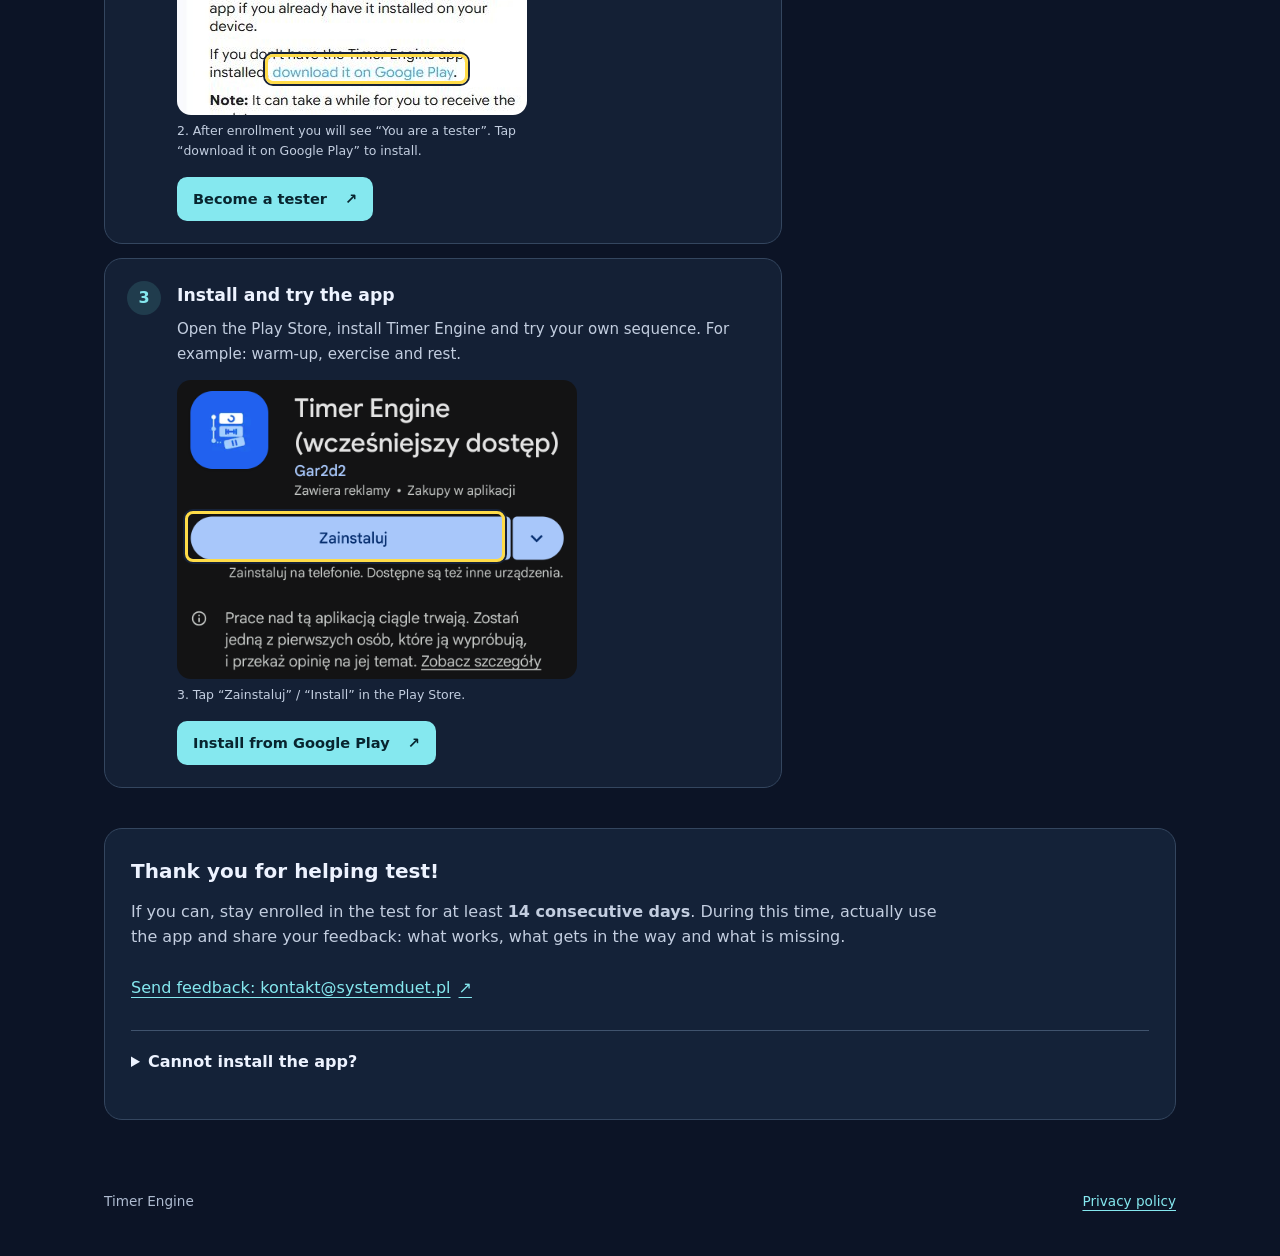
==== commit e9a379ff: "Use full-quality Google Groups enrollment screenshot" ====
--- a/testers/index.html
+++ b/testers/index.html
@@ -7,7 +7,7 @@
 		<meta name="theme-color" content="#0c1426">
 		<title>Dołącz do testów · Timer Engine</title>
 		<link rel="icon" href="assets/icon.png">
-		<link rel="stylesheet" href="style.css">
+		<link rel="stylesheet" href="style.css?v=real-guides-20261110">
 		<script src="script.js" defer></script>
 	</head>
 	<body>
@@ -39,7 +39,7 @@
 					<section data-language="pl" lang="pl" aria-labelledby="steps-pl">
 						<h2 id="steps-pl" class="section-title">Zacznij w 3 krokach</h2>
 						<ol class="steps">
-							<li><span class="step-number" aria-hidden="true">1</span><div><h3>Dołącz do grupy</h3><p>Otwórz grupę Timer Engine i wybierz „Dołącz do grupy”. Komunikat o braku dostępu do treści grupy przed dołączeniem jest normalny — przycisk dołączenia nadal może być dostępny.</p><figure class="click-guide real-guide real-guide-1"><a class="screenshot-frame" href="assets/real-google-group.png" target="_blank" rel="noopener"><img src="assets/real-google-group.png" width="182" height="212" alt="1. Kliknij „Dołącz do grupy” w zaznaczonym miejscu. Komunikat poniżej nie blokuje dołączenia." loading="lazy"></a><figcaption>1. Kliknij „Dołącz do grupy” w zaznaczonym miejscu. Komunikat poniżej nie blokuje dołączenia.</figcaption></figure><a class="action" href="https://groups.google.com/g/timerengine">Otwórz grupę Google <span aria-hidden="true">↗</span></a></div></li>
+							<li><span class="step-number" aria-hidden="true">1</span><div><h3>Dołącz do grupy</h3><p>Otwórz grupę Timer Engine i wybierz „Dołącz do grupy”. Komunikat o braku dostępu do treści grupy przed dołączeniem jest normalny — przycisk dołączenia nadal może być dostępny.</p><figure class="click-guide real-guide real-guide-1"><a class="screenshot-frame" href="assets/real-google-group-hq.png" target="_blank" rel="noopener"><img src="assets/real-google-group-hq.png" width="426" height="489" alt="1. Kliknij „Dołącz do grupy” w zaznaczonym miejscu. Komunikat poniżej nie blokuje dołączenia." loading="lazy"></a><figcaption>1. Kliknij „Dołącz do grupy” w zaznaczonym miejscu. Komunikat poniżej nie blokuje dołączenia.</figcaption></figure><a class="action" href="https://groups.google.com/g/timerengine">Otwórz grupę Google <span aria-hidden="true">↗</span></a></div></li>
 							<li><span class="step-number" aria-hidden="true">2</span><div><h3>Zostań testerem</h3><p>Po dołączeniu do grupy otwórz stronę testów Google Play i wybierz „Zostań testerem”. Samo członkostwo w grupie nie zapisuje do testu.</p><figure class="click-guide real-guide real-guide-2"><a class="screenshot-frame" href="assets/real-play-enrollment.jpg" target="_blank" rel="noopener"><img src="assets/real-play-enrollment.jpg" width="350" height="380" alt="2. Po zapisie zobaczysz „You are a tester” („Jesteś testerem”). Link „download it on Google Play” prowadzi do instalacji." loading="lazy"><span class="screenshot-target" aria-hidden="true"></span></a><figcaption>2. Po zapisie zobaczysz „You are a tester” („Jesteś testerem”). Link „download it on Google Play” prowadzi do instalacji.</figcaption></figure><a class="action" href="https://play.google.com/apps/testing/timer.engine">Zostań testerem <span aria-hidden="true">↗</span></a></div></li>
 							<li><span class="step-number" aria-hidden="true">3</span><div><h3>Zainstaluj i sprawdź aplikację</h3><p>Otwórz Sklep Play, zainstaluj Timer Engine i wypróbuj własną sekwencję. Na przykład: rozgrzewka, ćwiczenie i przerwa.</p><figure class="click-guide real-guide real-guide-3"><a class="screenshot-frame" href="assets/real-play-install.png" target="_blank" rel="noopener"><img src="assets/real-play-install.png" width="1016" height="760" alt="3. W Sklepie Play kliknij „Zainstaluj”." loading="lazy"><span class="screenshot-target" aria-hidden="true"></span></a><figcaption>3. W Sklepie Play kliknij „Zainstaluj”.</figcaption></figure><a class="action" href="https://play.google.com/store/apps/details?id=timer.engine">Zainstaluj z Google Play <span aria-hidden="true">↗</span></a></div></li>
 						</ol>
@@ -47,7 +47,7 @@
 					<section data-language="en" lang="en" aria-labelledby="steps-en" hidden>
 						<h2 id="steps-en" class="section-title">Get started in 3 steps</h2>
 						<ol class="steps">
-							<li><span class="step-number" aria-hidden="true">1</span><div><h3>Join the group</h3><p>Open the Timer Engine group and choose “Join group”. A message saying you cannot view group content before joining is normal — the join button may still be available.</p><figure class="click-guide real-guide real-guide-1"><a class="screenshot-frame" href="assets/real-google-group.png" target="_blank" rel="noopener"><img src="assets/real-google-group.png" width="182" height="212" alt="1. Tap the circled “Dołącz do grupy” / “Join group” button. The message below does not prevent joining." loading="lazy"></a><figcaption>1. Tap the circled “Dołącz do grupy” / “Join group” button. The message below does not prevent joining.</figcaption></figure><a class="action" href="https://groups.google.com/g/timerengine">Open the Google group <span aria-hidden="true">↗</span></a></div></li>
+							<li><span class="step-number" aria-hidden="true">1</span><div><h3>Join the group</h3><p>Open the Timer Engine group and choose “Join group”. A message saying you cannot view group content before joining is normal — the join button may still be available.</p><figure class="click-guide real-guide real-guide-1"><a class="screenshot-frame" href="assets/real-google-group-hq.png" target="_blank" rel="noopener"><img src="assets/real-google-group-hq.png" width="426" height="489" alt="1. Tap the circled “Dołącz do grupy” / “Join group” button. The message below does not prevent joining." loading="lazy"></a><figcaption>1. Tap the circled “Dołącz do grupy” / “Join group” button. The message below does not prevent joining.</figcaption></figure><a class="action" href="https://groups.google.com/g/timerengine">Open the Google group <span aria-hidden="true">↗</span></a></div></li>
 							<li><span class="step-number" aria-hidden="true">2</span><div><h3>Become a tester</h3><p>After joining the group, open the Google Play test page and choose “Become a tester”. Joining the group alone does not enroll you in the test.</p><figure class="click-guide real-guide real-guide-2"><a class="screenshot-frame" href="assets/real-play-enrollment.jpg" target="_blank" rel="noopener"><img src="assets/real-play-enrollment.jpg" width="350" height="380" alt="2. After enrollment you will see “You are a tester”. Tap “download it on Google Play” to install." loading="lazy"><span class="screenshot-target" aria-hidden="true"></span></a><figcaption>2. After enrollment you will see “You are a tester”. Tap “download it on Google Play” to install.</figcaption></figure><a class="action" href="https://play.google.com/apps/testing/timer.engine">Become a tester <span aria-hidden="true">↗</span></a></div></li>
 							<li><span class="step-number" aria-hidden="true">3</span><div><h3>Install and try the app</h3><p>Open the Play Store, install Timer Engine and try your own sequence. For example: warm-up, exercise and rest.</p><figure class="click-guide real-guide real-guide-3"><a class="screenshot-frame" href="assets/real-play-install.png" target="_blank" rel="noopener"><img src="assets/real-play-install.png" width="1016" height="760" alt="3. Tap “Zainstaluj” / “Install” in the Play Store." loading="lazy"><span class="screenshot-target" aria-hidden="true"></span></a><figcaption>3. Tap “Zainstaluj” / “Install” in the Play Store.</figcaption></figure><a class="action" href="https://play.google.com/store/apps/details?id=timer.engine">Install from Google Play <span aria-hidden="true">↗</span></a></div></li>
 						</ol>
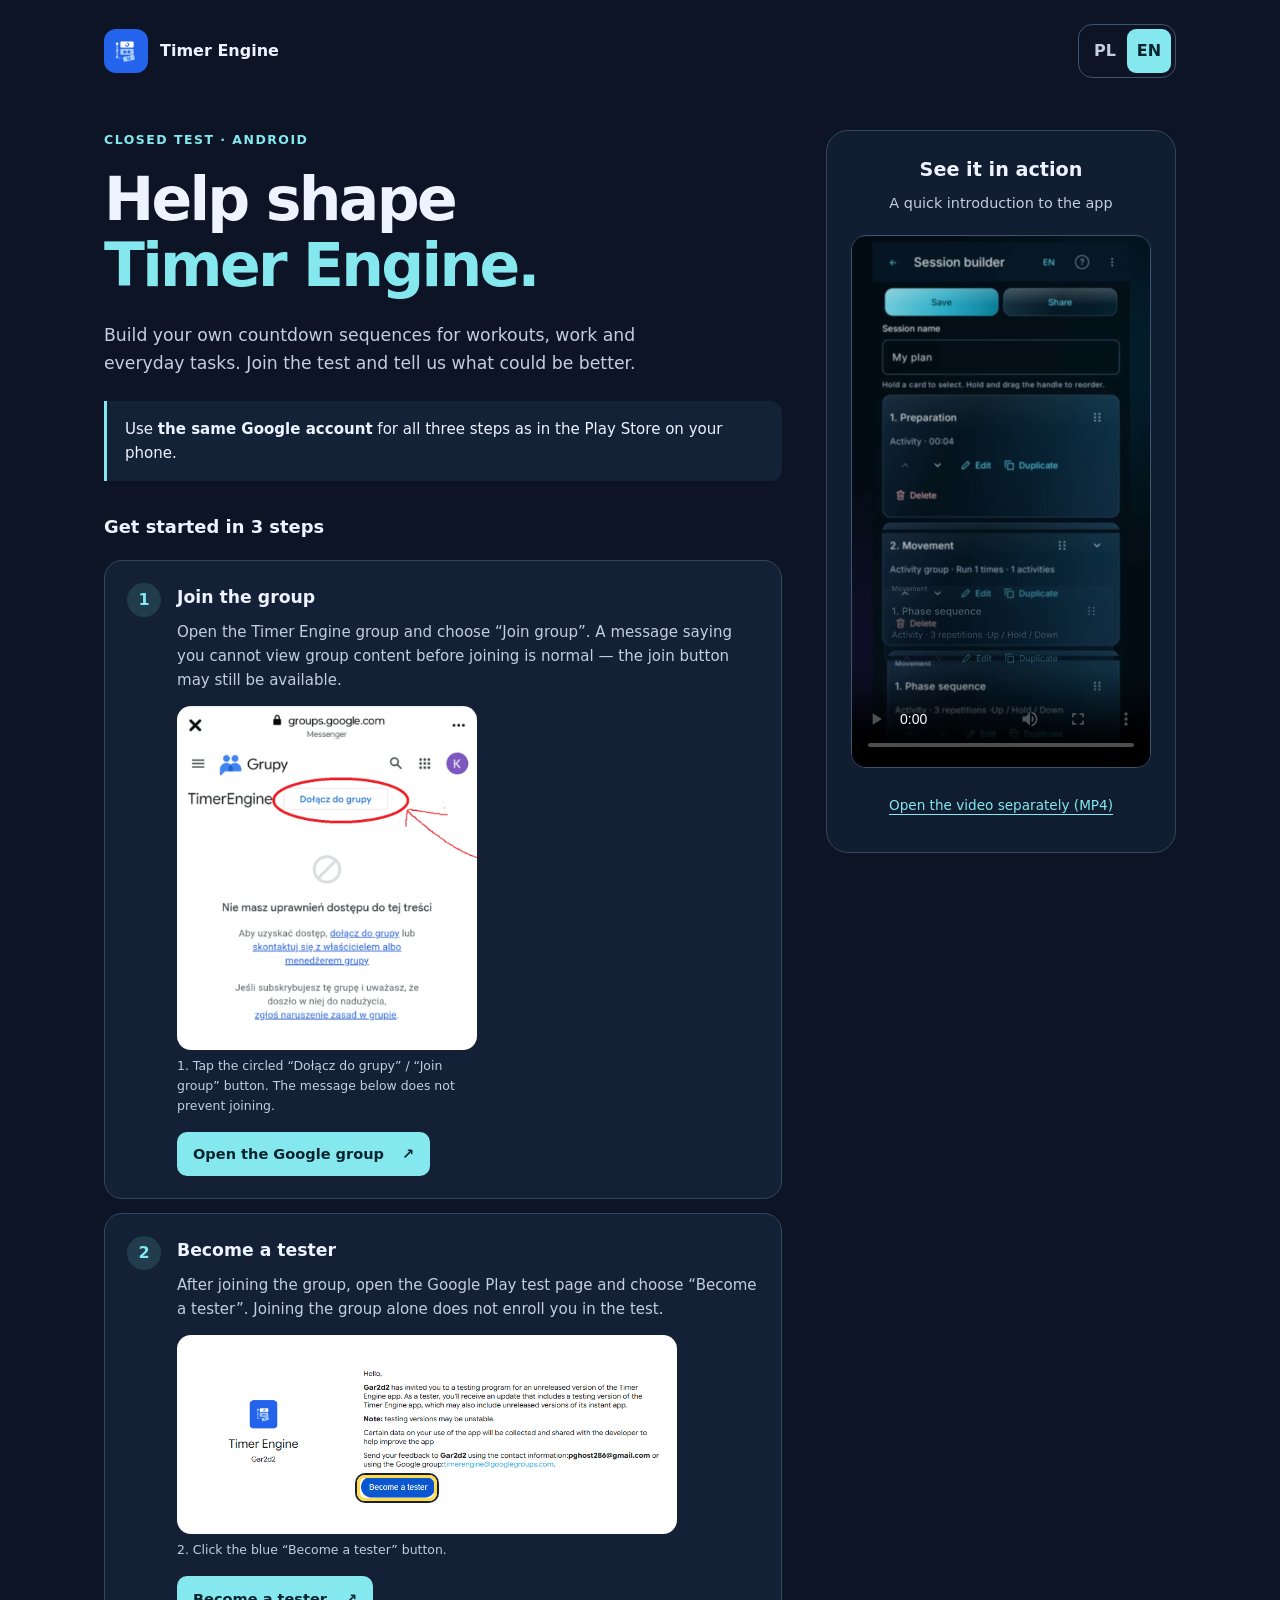
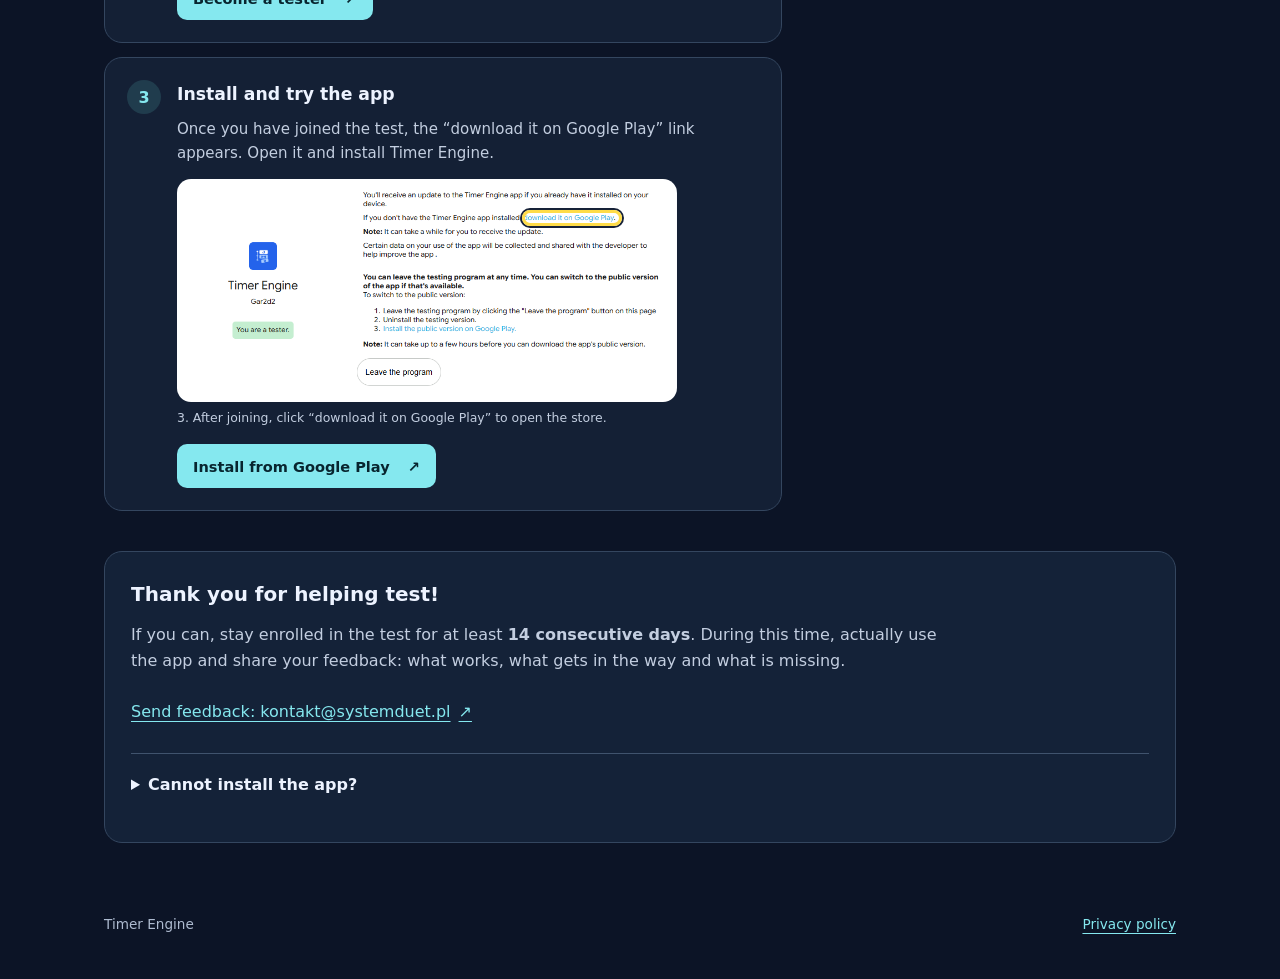
==== commit 129820aa: "Use real enrollment and download screens in tester guide" ====
--- a/testers/index.html
+++ b/testers/index.html
@@ -7,7 +7,7 @@
 		<meta name="theme-color" content="#0c1426">
 		<title>Dołącz do testów · Timer Engine</title>
 		<link rel="icon" href="assets/icon.png">
-		<link rel="stylesheet" href="style.css?v=real-guides-20261110">
+		<link rel="stylesheet" href="style.css?v=enrollment-steps-20261110">
 		<script src="script.js" defer></script>
 	</head>
 	<body>
@@ -40,16 +40,16 @@
 						<h2 id="steps-pl" class="section-title">Zacznij w 3 krokach</h2>
 						<ol class="steps">
 							<li><span class="step-number" aria-hidden="true">1</span><div><h3>Dołącz do grupy</h3><p>Otwórz grupę Timer Engine i wybierz „Dołącz do grupy”. Komunikat o braku dostępu do treści grupy przed dołączeniem jest normalny — przycisk dołączenia nadal może być dostępny.</p><figure class="click-guide real-guide real-guide-1"><a class="screenshot-frame" href="assets/real-google-group-hq.png" target="_blank" rel="noopener"><img src="assets/real-google-group-hq.png" width="426" height="489" alt="1. Kliknij „Dołącz do grupy” w zaznaczonym miejscu. Komunikat poniżej nie blokuje dołączenia." loading="lazy"></a><figcaption>1. Kliknij „Dołącz do grupy” w zaznaczonym miejscu. Komunikat poniżej nie blokuje dołączenia.</figcaption></figure><a class="action" href="https://groups.google.com/g/timerengine">Otwórz grupę Google <span aria-hidden="true">↗</span></a></div></li>
-							<li><span class="step-number" aria-hidden="true">2</span><div><h3>Zostań testerem</h3><p>Po dołączeniu do grupy otwórz stronę testów Google Play i wybierz „Zostań testerem”. Samo członkostwo w grupie nie zapisuje do testu.</p><figure class="click-guide real-guide real-guide-2"><a class="screenshot-frame" href="assets/real-play-enrollment.jpg" target="_blank" rel="noopener"><img src="assets/real-play-enrollment.jpg" width="350" height="380" alt="2. Po zapisie zobaczysz „You are a tester” („Jesteś testerem”). Link „download it on Google Play” prowadzi do instalacji." loading="lazy"><span class="screenshot-target" aria-hidden="true"></span></a><figcaption>2. Po zapisie zobaczysz „You are a tester” („Jesteś testerem”). Link „download it on Google Play” prowadzi do instalacji.</figcaption></figure><a class="action" href="https://play.google.com/apps/testing/timer.engine">Zostań testerem <span aria-hidden="true">↗</span></a></div></li>
-							<li><span class="step-number" aria-hidden="true">3</span><div><h3>Zainstaluj i sprawdź aplikację</h3><p>Otwórz Sklep Play, zainstaluj Timer Engine i wypróbuj własną sekwencję. Na przykład: rozgrzewka, ćwiczenie i przerwa.</p><figure class="click-guide real-guide real-guide-3"><a class="screenshot-frame" href="assets/real-play-install.png" target="_blank" rel="noopener"><img src="assets/real-play-install.png" width="1016" height="760" alt="3. W Sklepie Play kliknij „Zainstaluj”." loading="lazy"><span class="screenshot-target" aria-hidden="true"></span></a><figcaption>3. W Sklepie Play kliknij „Zainstaluj”.</figcaption></figure><a class="action" href="https://play.google.com/store/apps/details?id=timer.engine">Zainstaluj z Google Play <span aria-hidden="true">↗</span></a></div></li>
+							<li><span class="step-number" aria-hidden="true">2</span><div><h3>Zostań testerem</h3><p>Po dołączeniu do grupy otwórz stronę testów Google Play i wybierz „Zostań testerem”. Samo członkostwo w grupie nie zapisuje do testu.</p><figure class="click-guide real-guide real-guide-2"><a class="screenshot-frame" href="assets/real-play-become-tester.png" target="_blank" rel="noopener"><img src="assets/real-play-become-tester.png" width="902" height="360" alt="2. Kliknij niebieski przycisk „Become a tester” („Zostań testerem”)." loading="lazy"><span class="screenshot-target" aria-hidden="true"></span></a><figcaption>2. Kliknij niebieski przycisk „Become a tester” („Zostań testerem”).</figcaption></figure><a class="action" href="https://play.google.com/apps/testing/timer.engine">Zostań testerem <span aria-hidden="true">↗</span></a></div></li>
+							<li><span class="step-number" aria-hidden="true">3</span><div><h3>Zainstaluj i sprawdź aplikację</h3><p>Po zapisaniu do testu pojawi się link „download it on Google Play”. Otwórz go i zainstaluj Timer Engine.</p><figure class="click-guide real-guide real-guide-3"><a class="screenshot-frame" href="assets/real-play-download.png" target="_blank" rel="noopener"><img src="assets/real-play-download.png" width="901" height="402" alt="3. Po dołączeniu kliknij „download it on Google Play”, aby przejść do sklepu." loading="lazy"><span class="screenshot-target" aria-hidden="true"></span></a><figcaption>3. Po dołączeniu kliknij „download it on Google Play”, aby przejść do sklepu.</figcaption></figure><a class="action" href="https://play.google.com/store/apps/details?id=timer.engine">Zainstaluj z Google Play <span aria-hidden="true">↗</span></a></div></li>
 						</ol>
 					</section>
 					<section data-language="en" lang="en" aria-labelledby="steps-en" hidden>
 						<h2 id="steps-en" class="section-title">Get started in 3 steps</h2>
 						<ol class="steps">
 							<li><span class="step-number" aria-hidden="true">1</span><div><h3>Join the group</h3><p>Open the Timer Engine group and choose “Join group”. A message saying you cannot view group content before joining is normal — the join button may still be available.</p><figure class="click-guide real-guide real-guide-1"><a class="screenshot-frame" href="assets/real-google-group-hq.png" target="_blank" rel="noopener"><img src="assets/real-google-group-hq.png" width="426" height="489" alt="1. Tap the circled “Dołącz do grupy” / “Join group” button. The message below does not prevent joining." loading="lazy"></a><figcaption>1. Tap the circled “Dołącz do grupy” / “Join group” button. The message below does not prevent joining.</figcaption></figure><a class="action" href="https://groups.google.com/g/timerengine">Open the Google group <span aria-hidden="true">↗</span></a></div></li>
-							<li><span class="step-number" aria-hidden="true">2</span><div><h3>Become a tester</h3><p>After joining the group, open the Google Play test page and choose “Become a tester”. Joining the group alone does not enroll you in the test.</p><figure class="click-guide real-guide real-guide-2"><a class="screenshot-frame" href="assets/real-play-enrollment.jpg" target="_blank" rel="noopener"><img src="assets/real-play-enrollment.jpg" width="350" height="380" alt="2. After enrollment you will see “You are a tester”. Tap “download it on Google Play” to install." loading="lazy"><span class="screenshot-target" aria-hidden="true"></span></a><figcaption>2. After enrollment you will see “You are a tester”. Tap “download it on Google Play” to install.</figcaption></figure><a class="action" href="https://play.google.com/apps/testing/timer.engine">Become a tester <span aria-hidden="true">↗</span></a></div></li>
-							<li><span class="step-number" aria-hidden="true">3</span><div><h3>Install and try the app</h3><p>Open the Play Store, install Timer Engine and try your own sequence. For example: warm-up, exercise and rest.</p><figure class="click-guide real-guide real-guide-3"><a class="screenshot-frame" href="assets/real-play-install.png" target="_blank" rel="noopener"><img src="assets/real-play-install.png" width="1016" height="760" alt="3. Tap “Zainstaluj” / “Install” in the Play Store." loading="lazy"><span class="screenshot-target" aria-hidden="true"></span></a><figcaption>3. Tap “Zainstaluj” / “Install” in the Play Store.</figcaption></figure><a class="action" href="https://play.google.com/store/apps/details?id=timer.engine">Install from Google Play <span aria-hidden="true">↗</span></a></div></li>
+							<li><span class="step-number" aria-hidden="true">2</span><div><h3>Become a tester</h3><p>After joining the group, open the Google Play test page and choose “Become a tester”. Joining the group alone does not enroll you in the test.</p><figure class="click-guide real-guide real-guide-2"><a class="screenshot-frame" href="assets/real-play-become-tester.png" target="_blank" rel="noopener"><img src="assets/real-play-become-tester.png" width="902" height="360" alt="2. Click the blue “Become a tester” button." loading="lazy"><span class="screenshot-target" aria-hidden="true"></span></a><figcaption>2. Click the blue “Become a tester” button.</figcaption></figure><a class="action" href="https://play.google.com/apps/testing/timer.engine">Become a tester <span aria-hidden="true">↗</span></a></div></li>
+							<li><span class="step-number" aria-hidden="true">3</span><div><h3>Install and try the app</h3><p>Once you have joined the test, the “download it on Google Play” link appears. Open it and install Timer Engine.</p><figure class="click-guide real-guide real-guide-3"><a class="screenshot-frame" href="assets/real-play-download.png" target="_blank" rel="noopener"><img src="assets/real-play-download.png" width="901" height="402" alt="3. After joining, click “download it on Google Play” to open the store." loading="lazy"><span class="screenshot-target" aria-hidden="true"></span></a><figcaption>3. After joining, click “download it on Google Play” to open the store.</figcaption></figure><a class="action" href="https://play.google.com/store/apps/details?id=timer.engine">Install from Google Play <span aria-hidden="true">↗</span></a></div></li>
 						</ol>
 					</section>
 				</div>
--- a/testers/style.css
+++ b/testers/style.css
@@ -82,8 +82,9 @@
 .onboarding-layout > * { min-width: 0; }
 
 .real-guide-1 { max-width: 300px; }
-.real-guide-2 { max-width: 350px; }
+.real-guide-2 { max-width: 500px; }
+.real-guide-3 { max-width: 500px; }
 .screenshot-frame { position: relative; }
 .screenshot-target { position: absolute; border: 3px solid #ffdc48; border-radius: 8px; box-shadow: 0 0 0 2px #172238; pointer-events: none; }
-.real-guide-2 .screenshot-target { left: 25%; top: 84%; width: 58%; height: 8%; }
-.real-guide-3 .screenshot-target { left: 2%; top: 44%; width: 80%; height: 17%; }
+.real-guide-2 .screenshot-target { left: 36%; top: 70%; width: 16%; height: 13%; }
+.real-guide-3 .screenshot-target { left: 69%; top: 14%; width: 20%; height: 7%; }
